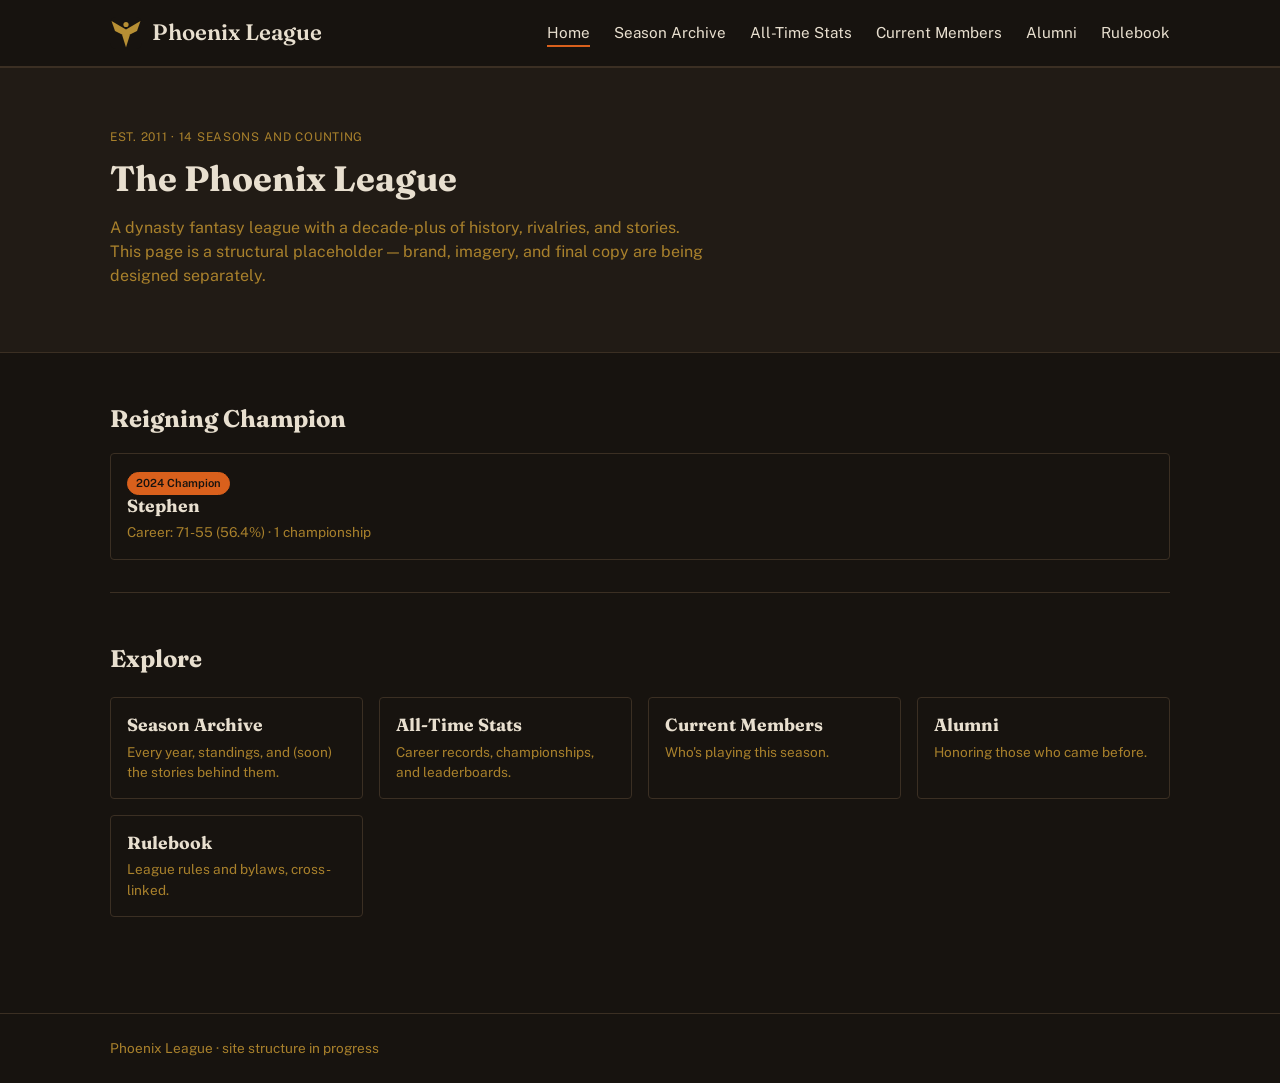
==== index.html @ 4bc22e16 "Initial site skeleton with brand" ====
<!DOCTYPE html>
<html lang="en">
<head>
<meta charset="UTF-8">
<title>Phoenix League</title>
<link rel="icon" href="assets/favicon.ico">
<link rel="icon" type="image/svg+xml" href="assets/phoenix-league-logo-favicon.svg">
<link rel="apple-touch-icon" href="assets/icon-192.png">
<link rel="manifest" href="manifest.json">
<link rel="stylesheet" href="css/style.css">
</head>
<body data-page="home">
<div data-include="partials/nav.html"></div>

<section class="hero">
  <div class="wrap">
    <p class="eyebrow">Est. 2011 &middot; 14 seasons and counting</p>
    <h1>The Phoenix League</h1>
    <p>A dynasty fantasy league with a decade-plus of history, rivalries, and
       stories. This page is a structural placeholder &mdash; brand, imagery,
       and final copy are being designed separately.</p>
  </div>
</section>

<main class="wrap">
  <section id="latest-champion">
    <h2>Reigning Champion</h2>
    <div id="champion-card"></div>
  </section>

  <section id="quick-links">
    <h2>Explore</h2>
    <div class="grid">
      <div class="card"><h3><a href="seasons.html">Season Archive</a></h3><p class="meta">Every year, standings, and (soon) the stories behind them.</p></div>
      <div class="card"><h3><a href="stats.html">All-Time Stats</a></h3><p class="meta">Career records, championships, and leaderboards.</p></div>
      <div class="card"><h3><a href="roster.html">Current Members</a></h3><p class="meta">Who's playing this season.</p></div>
      <div class="card"><h3><a href="alumni.html">Alumni</a></h3><p class="meta">Honoring those who came before.</p></div>
      <div class="card"><h3><a href="rulebook.html">Rulebook</a></h3><p class="meta">League rules and bylaws, cross-linked.</p></div>
    </div>
  </section>
</main>

<footer class="site-footer"><div class="wrap">Phoenix League &middot; site structure in progress</div></footer>

<script src="js/include.js"></script>
<script src="js/data.js"></script>
<script>
(async function () {
  const seasons = await loadSeasons();
  const latest = seasons.filter(s => s.champion).sort((a,b) => b.year - a.year)[0];
  const managers = await loadManagers();
  const el = document.getElementById('champion-card');
  if (!latest) { el.innerHTML = '<p class="empty-state">No season data yet.</p>'; return; }
  const m = managers.find(m => m.slug === latest.champion);
  el.innerHTML = `<div class="card">
    <span class="badge champion">${latest.year} Champion</span>
    <h3>${m ? m.display_name : latest.champion}</h3>
    <p class="meta">Career: ${m.career.wins}-${m.career.losses} (${pct(m.career.win_pct)}) &middot; ${m.career.championships} championship${m.career.championships === 1 ? '' : 's'}</p>
  </div>`;
})();
</script>
</body>
</html>
---- css/style.css ----
/* =========================================================
   PHOENIX LEAGUE — placeholder stylesheet
   No brand decisions made yet. Every color/font below is a
   neutral placeholder. When brand is finalized, only this
   block of variables should need to change.
   ========================================================= */
@import url('https://fonts.googleapis.com/css2?family=Fraunces:opsz,wght@9..144,400;9..144,600&family=Public+Sans:wght@400;500;700&display=swap');

:root {
  --brand-primary: #7A2A2E;
  --brand-secondary: #A9812C;
  --brand-accent: #D9601C;
  --brand-bg: #17130F;
  --brand-bg-alt: #211B15;
  --brand-text: #E8DFCF;
  --brand-border: #3B2F23;

  --font-display: 'Fraunces', serif;
  --font-body: 'Public Sans', sans-serif;

  /* Seal-mark-only exceptions -- NOT for general UI use, only for
     reproducing/extending the seal mark itself (assets/phoenix-league-logo-full.svg). */
  --brand-primary-gradient-start: #8A3236;
  --brand-primary-gradient-end: #661F23;
  --brand-seal-gold: #D8B25A;
  --brand-seal-gold-small: #B78F34;
  --brand-seal-subtext: #CBB98F;

  --radius: 4px;
  --max-width: 1100px;
}

* { box-sizing: border-box; }

body {
  margin: 0;
  background: var(--brand-bg);
  color: var(--brand-text);
  font-family: var(--font-body);
  line-height: 1.5;
}

h1, h2, h3 { font-family: var(--font-display); line-height: 1.2; }

.wrap {
  max-width: var(--max-width);
  margin: 0 auto;
  padding: 0 20px;
}

/* --- Nav --- */
header.site-header {
  border-bottom: 2px solid var(--brand-border);
  background: var(--brand-bg);
}
.site-header .wrap {
  display: flex;
  align-items: center;
  justify-content: space-between;
  padding-top: 16px;
  padding-bottom: 16px;
}
.site-header .brand {
  font-family: var(--font-display);
  font-size: 1.4rem;
  font-weight: 600;
  color: var(--brand-text);
  text-decoration: none;
  display: flex;
  align-items: center;
  gap: 10px;
}
.site-header .brand img { height: 32px; width: 32px; }
.site-header nav ul {
  list-style: none;
  display: flex;
  gap: 24px;
  margin: 0;
  padding: 0;
}
.site-header nav a {
  color: var(--brand-text);
  text-decoration: none;
  font-size: 0.95rem;
  border-bottom: 2px solid transparent;
  padding-bottom: 4px;
}
.site-header nav a:hover,
.site-header nav a[aria-current="page"] {
  border-bottom-color: var(--brand-accent);
}

/* --- Hero (placeholder) --- */
.hero {
  padding: 48px 0;
  background: var(--brand-bg-alt);
  border-bottom: 1px solid var(--brand-border);
}
.hero h1 { font-size: 2.2rem; margin: 0 0 8px; }
.hero p { max-width: 600px; color: var(--brand-secondary); }

/* --- Cards / grids --- */
.grid {
  display: grid;
  grid-template-columns: repeat(auto-fill, minmax(220px, 1fr));
  gap: 16px;
  margin: 24px 0;
}
.card {
  border: 1px solid var(--brand-border);
  border-radius: var(--radius);
  padding: 16px;
  background: var(--brand-bg);
}
.card h3 { margin: 0 0 6px; font-size: 1.1rem; }
.card h3 a { color: var(--brand-text); text-decoration: none; }
.card h3 a:hover { color: var(--brand-accent); text-decoration: underline; }
.card .meta { color: var(--brand-secondary); font-size: 0.85rem; margin: 0; }
.card .stat-line { font-size: 0.85rem; margin: 4px 0 0; }

.badge {
  display: inline-block;
  font-size: 0.7rem;
  padding: 2px 8px;
  border-radius: 999px;
  background: var(--brand-bg-alt);
  color: var(--brand-secondary);
  border: 1px solid var(--brand-border);
  margin-right: 4px;
}
.badge.champion { background: var(--brand-accent); color: var(--brand-bg); border-color: var(--brand-accent); font-weight: 600; }

/* --- Tables --- */
table { width: 100%; border-collapse: collapse; margin: 16px 0; }
th, td { text-align: left; padding: 8px 10px; border-bottom: 1px solid var(--brand-border); font-size: 0.9rem; }
th { color: var(--brand-secondary); font-weight: 600; border-bottom: 2px solid var(--brand-border); }
tr:hover td { background: var(--brand-bg-alt); }

/* --- Section headers --- */
main section { padding: 32px 0; }
main section + section { border-top: 1px solid var(--brand-border); }
.eyebrow {
  text-transform: uppercase;
  letter-spacing: 0.06em;
  font-size: 0.75rem;
  color: var(--brand-secondary);
}

/* --- Rulebook --- */
.rulebook-layout { display: grid; grid-template-columns: 240px 1fr; gap: 32px; }
.rulebook-toc { position: sticky; top: 20px; align-self: start; font-size: 0.9rem; }
.rulebook-toc ul { list-style: none; padding: 0; margin: 0; }
.rulebook-toc li { margin-bottom: 6px; }
.rulebook-toc a { color: var(--brand-text); text-decoration: none; }
.rulebook-toc a:hover { color: var(--brand-accent); }
.rule-section h3 { border-bottom: 1px solid var(--brand-border); padding-bottom: 6px; }
.todo-flag {
  background: var(--brand-bg-alt);
  border: 1px dashed var(--brand-secondary);
  padding: 8px 12px;
  border-radius: var(--radius);
  font-size: 0.85rem;
  margin: 12px 0;
  color: var(--brand-text);
}

/* --- Empty state --- */
.empty-state {
  border: 1px dashed var(--brand-border);
  border-radius: var(--radius);
  padding: 20px;
  text-align: center;
  color: var(--brand-secondary);
}

footer.site-footer {
  border-top: 1px solid var(--brand-border);
  margin-top: 40px;
  padding: 24px 0;
  color: var(--brand-secondary);
  font-size: 0.85rem;
}

@media (max-width: 720px) {
  .rulebook-layout { grid-template-columns: 1fr; }
  .site-header .wrap { flex-direction: column; align-items: flex-start; gap: 10px; }
}
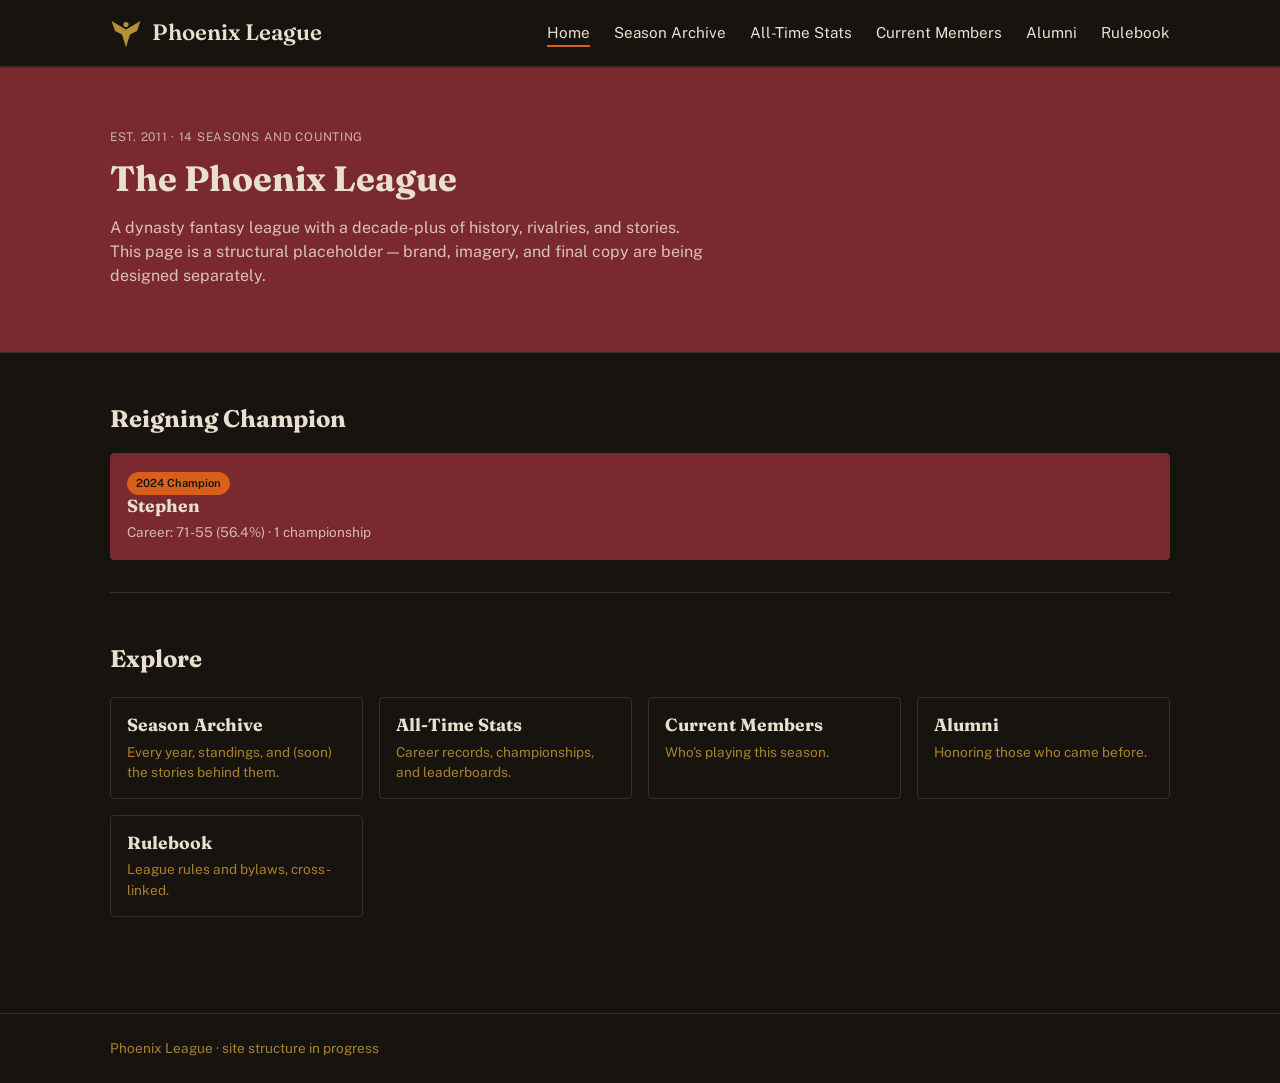
==== commit c08cf3d8: "Fix accent colors in hero and champion card" ====
--- a/index.html
+++ b/index.html
@@ -52,7 +52,7 @@
   const el = document.getElementById('champion-card');
   if (!latest) { el.innerHTML = '<p class="empty-state">No season data yet.</p>'; return; }
   const m = managers.find(m => m.slug === latest.champion);
-  el.innerHTML = `<div class="card">
+  el.innerHTML = `<div class="card champion-highlight">
     <span class="badge champion">${latest.year} Champion</span>
     <h3>${m ? m.display_name : latest.champion}</h3>
     <p class="meta">Career: ${m.career.wins}-${m.career.losses} (${pct(m.career.win_pct)}) &middot; ${m.career.championships} championship${m.career.championships === 1 ? '' : 's'}</p>
--- a/css/style.css
+++ b/css/style.css
@@ -1,9 +1,3 @@
-/* =========================================================
-   PHOENIX LEAGUE — placeholder stylesheet
-   No brand decisions made yet. Every color/font below is a
-   neutral placeholder. When brand is finalized, only this
-   block of variables should need to change.
-   ========================================================= */
 @import url('https://fonts.googleapis.com/css2?family=Fraunces:opsz,wght@9..144,400;9..144,600&family=Public+Sans:wght@400;500;700&display=swap');
 
 :root {
@@ -90,14 +84,16 @@
   border-bottom-color: var(--brand-accent);
 }
 
-/* --- Hero (placeholder) --- */
+/* --- Hero --- */
 .hero {
   padding: 48px 0;
-  background: var(--brand-bg-alt);
+  background: var(--brand-primary);
   border-bottom: 1px solid var(--brand-border);
+  color: var(--brand-text);
 }
-.hero h1 { font-size: 2.2rem; margin: 0 0 8px; }
-.hero p { max-width: 600px; color: var(--brand-secondary); }
+.hero h1 { font-size: 2.2rem; margin: 0 0 8px; color: var(--brand-text); }
+.hero p { max-width: 600px; color: var(--brand-text); opacity: 0.85; }
+.hero .eyebrow { color: var(--brand-text); opacity: 0.75; }
 
 /* --- Cards / grids --- */
 .grid {
@@ -117,6 +113,13 @@
 .card h3 a:hover { color: var(--brand-accent); text-decoration: underline; }
 .card .meta { color: var(--brand-secondary); font-size: 0.85rem; margin: 0; }
 .card .stat-line { font-size: 0.85rem; margin: 4px 0 0; }
+
+.card.champion-highlight {
+  background: var(--brand-primary);
+  border-color: var(--brand-primary);
+  color: var(--brand-text);
+}
+.card.champion-highlight .meta { color: var(--brand-text); opacity: 0.8; }
 
 .badge {
   display: inline-block;
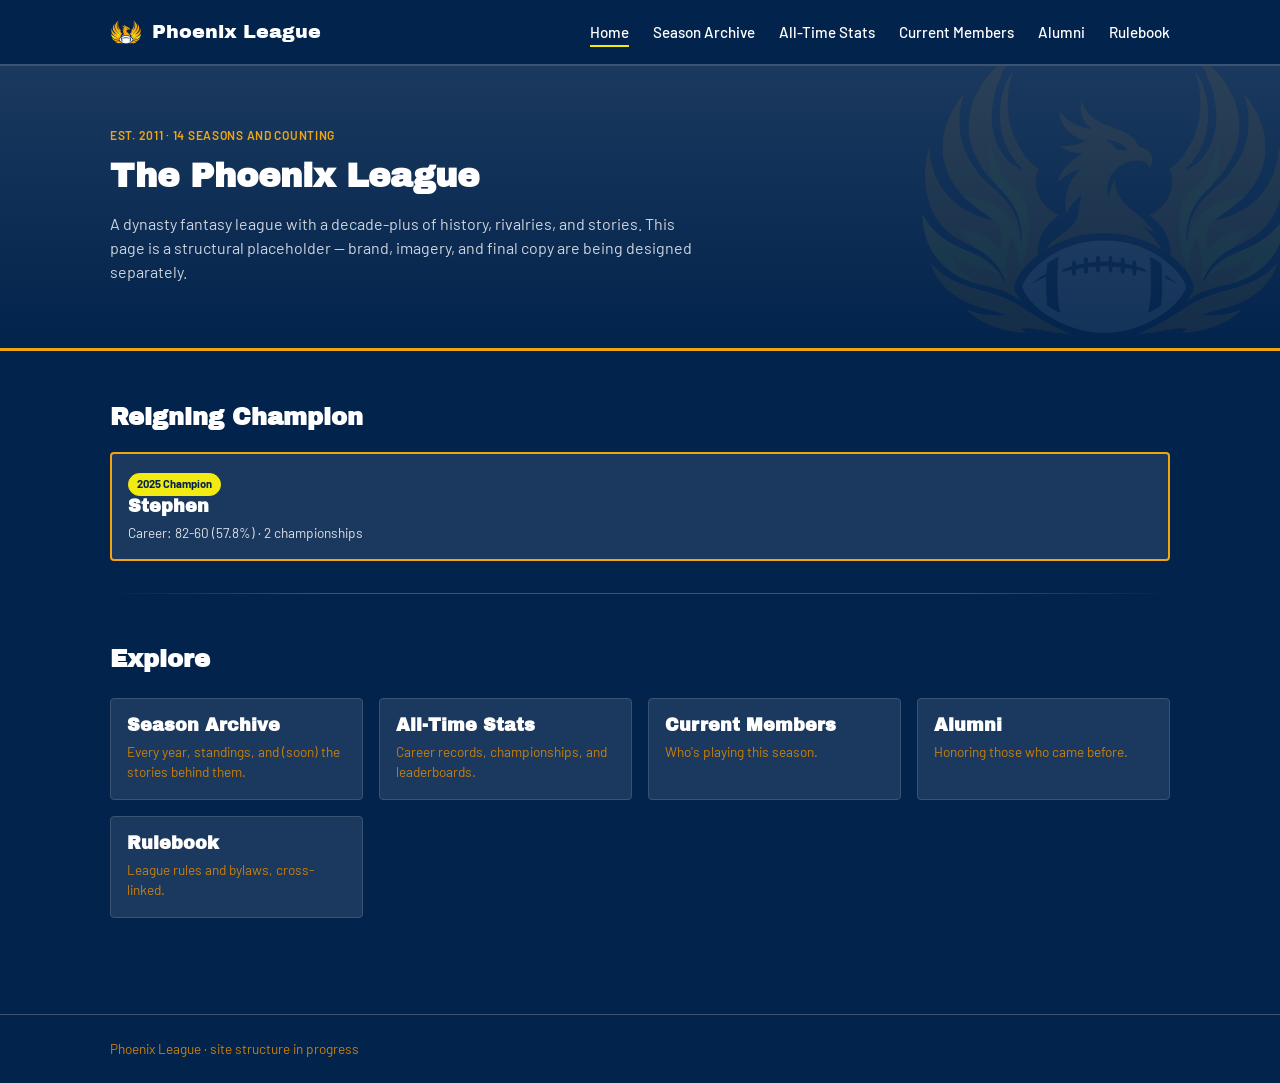
==== commit c74d1a9a: "describe what changed here" ====
--- a/index.html
+++ b/index.html
@@ -4,7 +4,6 @@
 <meta charset="UTF-8">
 <title>Phoenix League</title>
 <link rel="icon" href="assets/favicon.ico">
-<link rel="icon" type="image/svg+xml" href="assets/phoenix-league-logo-favicon.svg">
 <link rel="apple-touch-icon" href="assets/icon-192.png">
 <link rel="manifest" href="manifest.json">
 <link rel="stylesheet" href="css/style.css">
--- a/css/style.css
+++ b/css/style.css
@@ -1,24 +1,16 @@
-@import url('https://fonts.googleapis.com/css2?family=Fraunces:opsz,wght@9..144,400;9..144,600&family=Public+Sans:wght@400;500;700&display=swap');
+@import url('https://fonts.googleapis.com/css2?family=Archivo+Black&family=Barlow:wght@400;500;600;700&display=swap');
 
 :root {
-  --brand-primary: #7A2A2E;
-  --brand-secondary: #A9812C;
-  --brand-accent: #D9601C;
-  --brand-bg: #17130F;
-  --brand-bg-alt: #211B15;
-  --brand-text: #E8DFCF;
-  --brand-border: #3B2F23;
-
-  --font-display: 'Fraunces', serif;
-  --font-body: 'Public Sans', sans-serif;
-
-  /* Seal-mark-only exceptions -- NOT for general UI use, only for
-     reproducing/extending the seal mark itself (assets/phoenix-league-logo-full.svg). */
-  --brand-primary-gradient-start: #8A3236;
-  --brand-primary-gradient-end: #661F23;
-  --brand-seal-gold: #D8B25A;
-  --brand-seal-gold-small: #B78F34;
-  --brand-seal-subtext: #CBB98F;
+  --brand-primary: #F3A50F;    /* gold/orange, sampled from logo */
+  --brand-secondary: #C97F0A;  /* burnt-orange, darker sibling of primary */
+  --brand-accent: #F1EB11;     /* inner-flame yellow, sampled from logo */
+  --brand-bg: #02234C;         /* navy, sampled from logo */
+  --brand-bg-alt: #1B395E;     /* navy blended 10% toward white, card surfaces */
+  --brand-text: #FFFFFF;       /* white, sampled from logo */
+  --brand-border: #3A5373;     /* navy blended 22% toward white, hairlines */
+
+  --font-display: 'Archivo Black', sans-serif;
+  --font-body: 'Barlow', sans-serif;
 
   --radius: 4px;
   --max-width: 1100px;
@@ -35,6 +27,15 @@
 }
 
 h1, h2, h3 { font-family: var(--font-display); line-height: 1.2; }
+h4 {
+  font-family: var(--font-body);
+  font-weight: 700;
+  font-size: 0.95rem;
+  text-transform: uppercase;
+  letter-spacing: 0.04em;
+  color: var(--brand-primary);
+  margin: 24px 0 8px;
+}
 
 .wrap {
   max-width: var(--max-width);
@@ -56,8 +57,7 @@
 }
 .site-header .brand {
   font-family: var(--font-display);
-  font-size: 1.4rem;
-  font-weight: 600;
+  font-size: 1.2rem;
   color: var(--brand-text);
   text-decoration: none;
   display: flex;
@@ -76,6 +76,7 @@
   color: var(--brand-text);
   text-decoration: none;
   font-size: 0.95rem;
+  font-weight: 500;
   border-bottom: 2px solid transparent;
   padding-bottom: 4px;
 }
@@ -85,15 +86,34 @@
 }
 
 /* --- Hero --- */
+/* Navy-dominant, gold as accent only - matches the logo's own color
+   proportions (mostly navy, gold/yellow used sparingly for the mark). */
 .hero {
+  position: relative;
+  overflow: hidden;
   padding: 48px 0;
-  background: var(--brand-primary);
-  border-bottom: 1px solid var(--brand-border);
-  color: var(--brand-text);
-}
-.hero h1 { font-size: 2.2rem; margin: 0 0 8px; color: var(--brand-text); }
-.hero p { max-width: 600px; color: var(--brand-text); opacity: 0.85; }
-.hero .eyebrow { color: var(--brand-text); opacity: 0.75; }
+  background: linear-gradient(180deg, var(--brand-bg-alt), var(--brand-bg));
+  border-bottom: 3px solid var(--brand-primary);
+  color: var(--brand-text);
+}
+.hero::before {
+  content: '';
+  position: absolute;
+  top: -15%;
+  right: -5%;
+  width: 480px;
+  height: 480px;
+  background-image: url('../assets/phoenix-league-logo-full.png');
+  background-size: contain;
+  background-repeat: no-repeat;
+  background-position: center;
+  opacity: 0.07;
+  pointer-events: none;
+}
+.hero .wrap { position: relative; z-index: 1; }
+.hero h1 { font-size: 2.1rem; margin: 0 0 8px; color: var(--brand-text); }
+.hero p { max-width: 600px; color: var(--brand-text); opacity: 0.8; }
+.hero .eyebrow { color: var(--brand-primary); opacity: 1; }
 
 /* --- Cards / grids --- */
 .grid {
@@ -106,7 +126,13 @@
   border: 1px solid var(--brand-border);
   border-radius: var(--radius);
   padding: 16px;
-  background: var(--brand-bg);
+  background: var(--brand-bg-alt);
+  transition: transform 0.15s ease, box-shadow 0.15s ease, border-color 0.15s ease;
+}
+.card:has(a):hover {
+  transform: translateY(-3px);
+  border-color: var(--brand-primary);
+  box-shadow: 0 8px 20px rgba(0, 0, 0, 0.35);
 }
 .card h3 { margin: 0 0 6px; font-size: 1.1rem; }
 .card h3 a { color: var(--brand-text); text-decoration: none; }
@@ -114,12 +140,42 @@
 .card .meta { color: var(--brand-secondary); font-size: 0.85rem; margin: 0; }
 .card .stat-line { font-size: 0.85rem; margin: 4px 0 0; }
 
+.avatar {
+  width: 64px; height: 64px; border-radius: 50%;
+  object-fit: cover; margin-bottom: 10px;
+  border: 2px solid var(--brand-border);
+}
+.avatar-placeholder {
+  width: 64px; height: 64px; border-radius: 50%;
+  margin-bottom: 10px;
+  background: var(--brand-bg);
+  border: 2px solid var(--brand-border);
+  display: flex; align-items: center; justify-content: center;
+  font-family: var(--font-display);
+  font-size: 1.4rem;
+  color: var(--brand-secondary);
+}
+.group-photo {
+  width: 100%; max-height: 420px; object-fit: cover;
+  border-radius: var(--radius); margin: 16px 0;
+  border: 1px solid var(--brand-border);
+}
+.group-photo-placeholder {
+  border: 1px dashed var(--brand-border);
+  border-radius: var(--radius);
+  padding: 40px 20px;
+  text-align: center;
+  color: var(--brand-secondary);
+  margin: 16px 0;
+}
+
 .card.champion-highlight {
-  background: var(--brand-primary);
-  border-color: var(--brand-primary);
-  color: var(--brand-text);
-}
-.card.champion-highlight .meta { color: var(--brand-text); opacity: 0.8; }
+  background: var(--brand-bg-alt);
+  border: 2px solid var(--brand-primary);
+  color: var(--brand-text);
+}
+.card.champion-highlight h3 { color: var(--brand-text); }
+.card.champion-highlight .meta { color: var(--brand-text); opacity: 0.85; }
 
 .badge {
   display: inline-block;
@@ -127,11 +183,11 @@
   padding: 2px 8px;
   border-radius: 999px;
   background: var(--brand-bg-alt);
-  color: var(--brand-secondary);
+  color: var(--brand-text);
   border: 1px solid var(--brand-border);
   margin-right: 4px;
 }
-.badge.champion { background: var(--brand-accent); color: var(--brand-bg); border-color: var(--brand-accent); font-weight: 600; }
+.badge.champion { background: var(--brand-accent); color: var(--brand-bg); border-color: var(--brand-accent); font-weight: 700; }
 
 /* --- Tables --- */
 table { width: 100%; border-collapse: collapse; margin: 16px 0; }
@@ -139,13 +195,59 @@
 th { color: var(--brand-secondary); font-weight: 600; border-bottom: 2px solid var(--brand-border); }
 tr:hover td { background: var(--brand-bg-alt); }
 
+th.sortable { cursor: pointer; user-select: none; position: relative; padding-right: 20px; }
+th.sortable:hover { color: var(--brand-primary); }
+th.sortable::after { content: '\2195'; opacity: 0.35; position: absolute; right: 6px; }
+th.sortable.sort-asc::after { content: '\2191'; opacity: 1; color: var(--brand-primary); }
+th.sortable.sort-desc::after { content: '\2193'; opacity: 1; color: var(--brand-primary); }
+
+.filter-input {
+  width: 100%;
+  max-width: 320px;
+  padding: 8px 12px;
+  margin: 12px 0;
+  background: var(--brand-bg-alt);
+  border: 1px solid var(--brand-border);
+  border-radius: var(--radius);
+  color: var(--brand-text);
+  font-family: var(--font-body);
+  font-size: 0.9rem;
+}
+.filter-input::placeholder { color: var(--brand-secondary); }
+.filter-input:focus { outline: none; border-color: var(--brand-primary); }
+
+.sort-select {
+  padding: 8px 12px;
+  margin: 12px 0;
+  background: var(--brand-bg-alt);
+  border: 1px solid var(--brand-border);
+  border-radius: var(--radius);
+  color: var(--brand-text);
+  font-family: var(--font-body);
+  font-size: 0.9rem;
+}
+
 /* --- Section headers --- */
 main section { padding: 32px 0; }
-main section + section { border-top: 1px solid var(--brand-border); }
+main section + section {
+  border-top: none;
+  position: relative;
+}
+main section + section::before {
+  content: '';
+  display: block;
+  position: absolute;
+  top: 0;
+  left: 0;
+  right: 0;
+  height: 1px;
+  background: linear-gradient(90deg, transparent, var(--brand-border) 20%, var(--brand-border) 80%, transparent);
+}
 .eyebrow {
   text-transform: uppercase;
   letter-spacing: 0.06em;
   font-size: 0.75rem;
+  font-weight: 600;
   color: var(--brand-secondary);
 }
 
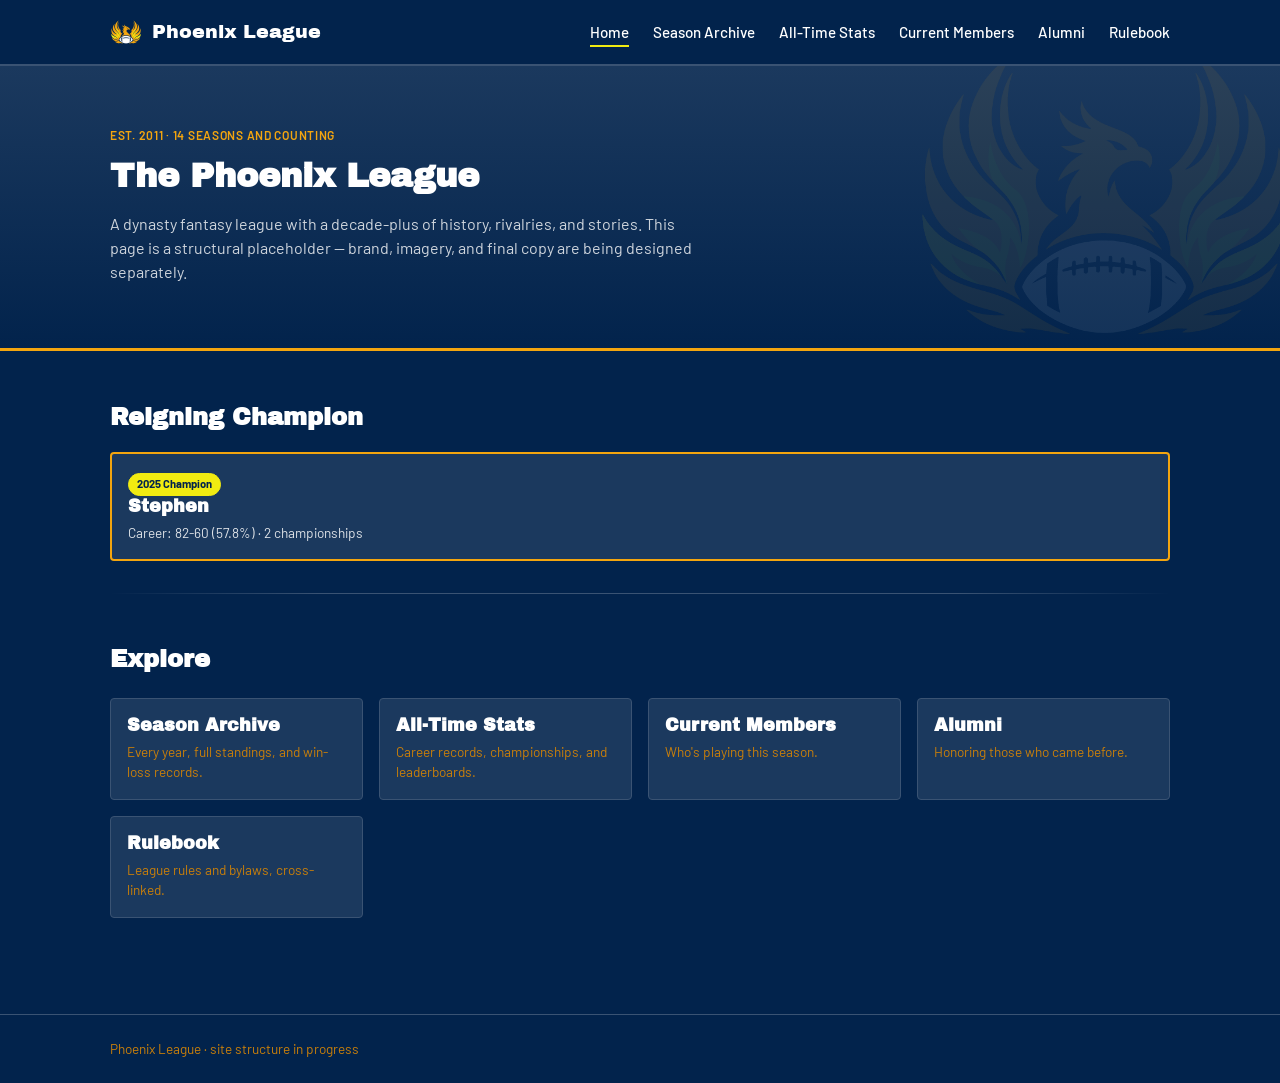
==== commit 8a25e14d: "Fixed season story references" ====
--- a/index.html
+++ b/index.html
@@ -30,7 +30,7 @@
   <section id="quick-links">
     <h2>Explore</h2>
     <div class="grid">
-      <div class="card"><h3><a href="seasons.html">Season Archive</a></h3><p class="meta">Every year, standings, and (soon) the stories behind them.</p></div>
+      <div class="card"><h3><a href="seasons.html">Season Archive</a></h3><p class="meta">Every year, full standings, and win-loss records.</p></div>
       <div class="card"><h3><a href="stats.html">All-Time Stats</a></h3><p class="meta">Career records, championships, and leaderboards.</p></div>
       <div class="card"><h3><a href="roster.html">Current Members</a></h3><p class="meta">Who's playing this season.</p></div>
       <div class="card"><h3><a href="alumni.html">Alumni</a></h3><p class="meta">Honoring those who came before.</p></div>
--- a/css/style.css
+++ b/css/style.css
@@ -1,13 +1,13 @@
 @import url('https://fonts.googleapis.com/css2?family=Archivo+Black&family=Barlow:wght@400;500;600;700&display=swap');
 
 :root {
-  --brand-primary: #F3A50F;    /* gold/orange, sampled from logo */
-  --brand-secondary: #C97F0A;  /* burnt-orange, darker sibling of primary */
-  --brand-accent: #F1EB11;     /* inner-flame yellow, sampled from logo */
-  --brand-bg: #02234C;         /* navy, sampled from logo */
-  --brand-bg-alt: #1B395E;     /* navy blended 10% toward white, card surfaces */
-  --brand-text: #FFFFFF;       /* white, sampled from logo */
-  --brand-border: #3A5373;     /* navy blended 22% toward white, hairlines */
+  --brand-primary: #F3A50F;
+  --brand-secondary: #C97F0A;
+  --brand-accent: #F1EB11;
+  --brand-bg: #02234C;
+  --brand-bg-alt: #1B395E;
+  --brand-text: #FFFFFF;
+  --brand-border: #3A5373;
 
   --font-display: 'Archivo Black', sans-serif;
   --font-body: 'Barlow', sans-serif;
@@ -86,8 +86,6 @@
 }
 
 /* --- Hero --- */
-/* Navy-dominant, gold as accent only - matches the logo's own color
-   proportions (mostly navy, gold/yellow used sparingly for the mark). */
 .hero {
   position: relative;
   overflow: hidden;
@@ -140,6 +138,14 @@
 .card .meta { color: var(--brand-secondary); font-size: 0.85rem; margin: 0; }
 .card .stat-line { font-size: 0.85rem; margin: 4px 0 0; }
 
+.card.champion-highlight {
+  background: var(--brand-bg-alt);
+  border: 2px solid var(--brand-primary);
+  color: var(--brand-text);
+}
+.card.champion-highlight h3 { color: var(--brand-text); }
+.card.champion-highlight .meta { color: var(--brand-text); opacity: 0.85; }
+
 .avatar {
   width: 64px; height: 64px; border-radius: 50%;
   object-fit: cover; margin-bottom: 10px;
@@ -168,14 +174,6 @@
   color: var(--brand-secondary);
   margin: 16px 0;
 }
-
-.card.champion-highlight {
-  background: var(--brand-bg-alt);
-  border: 2px solid var(--brand-primary);
-  color: var(--brand-text);
-}
-.card.champion-highlight h3 { color: var(--brand-text); }
-.card.champion-highlight .meta { color: var(--brand-text); opacity: 0.85; }
 
 .badge {
   display: inline-block;
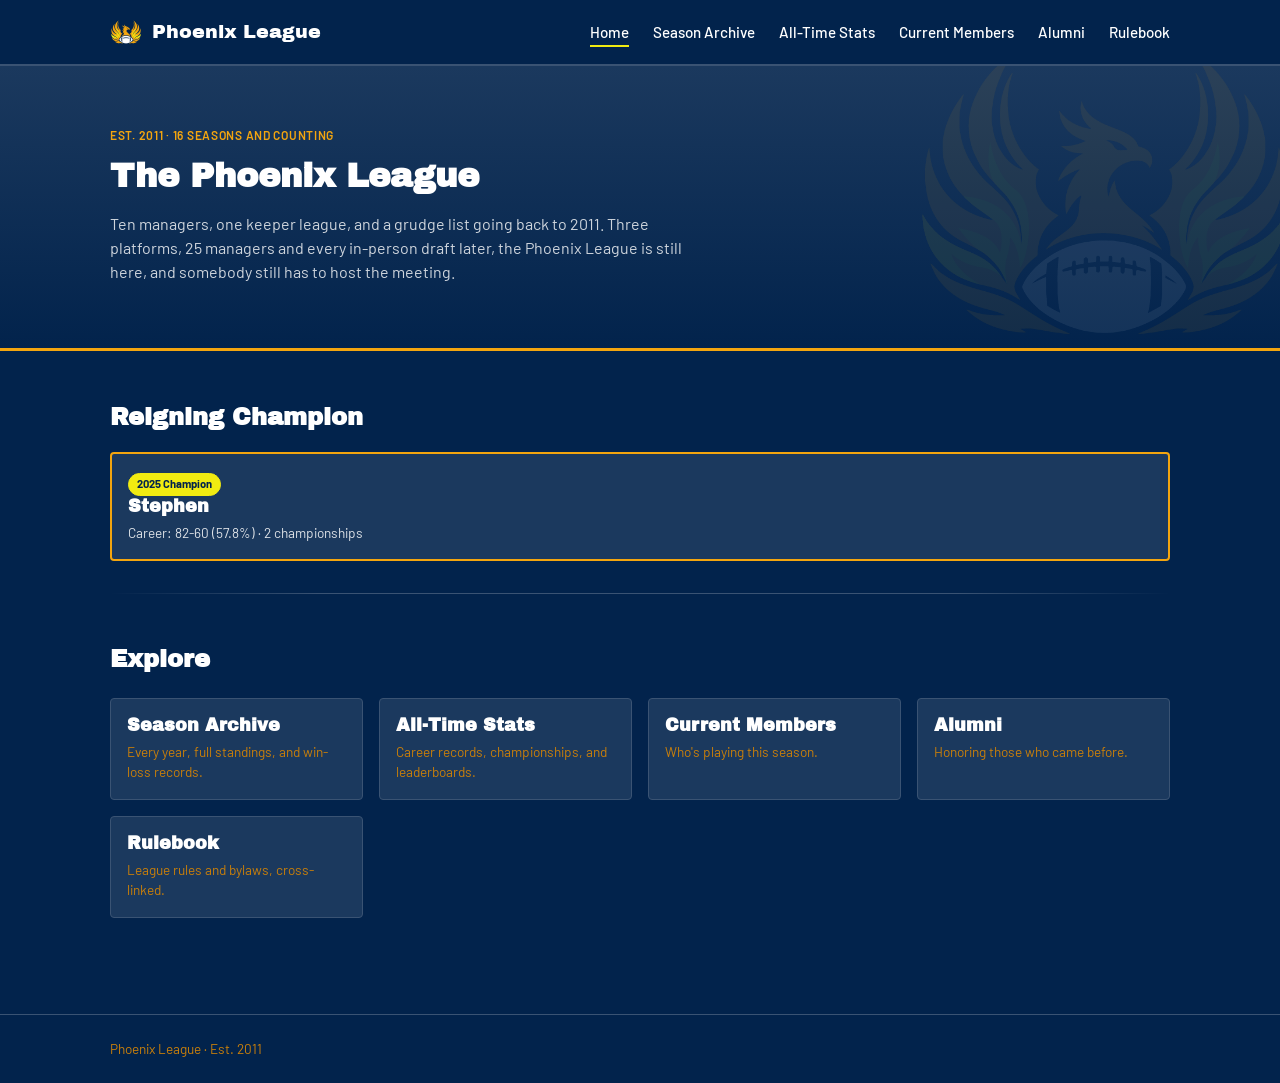
==== commit 49d69390: "Homepage copy refresh, footer cleanup, remove stray df file - Hero: new keeper-league paragraph (dro" ====
--- a/index.html
+++ b/index.html
@@ -13,11 +13,11 @@
 
 <section class="hero">
   <div class="wrap">
-    <p class="eyebrow">Est. 2011 &middot; 14 seasons and counting</p>
+    <p class="eyebrow" id="season-count">Est. 2011 &middot; 16 seasons and counting</p>
     <h1>The Phoenix League</h1>
-    <p>A dynasty fantasy league with a decade-plus of history, rivalries, and
-       stories. This page is a structural placeholder &mdash; brand, imagery,
-       and final copy are being designed separately.</p>
+    <p>Ten managers, one keeper league, and a grudge list going back to 2011.
+       Three platforms, 25 managers and every in-person draft later, the
+       Phoenix League is still here, and somebody still has to host the meeting.</p>
   </div>
 </section>
 
@@ -39,10 +39,21 @@
   </section>
 </main>
 
-<footer class="site-footer"><div class="wrap">Phoenix League &middot; site structure in progress</div></footer>
+<footer class="site-footer"><div class="wrap">Phoenix League &middot; Est. 2011</div></footer>
 
 <script src="js/include.js"></script>
 <script src="js/data.js"></script>
+<script>
+  // Season count includes the season in progress (2016 counts: it was played,
+  // only its data was lost). A new season starts counting in September.
+  (function () {
+    const now = new Date();
+    const currentSeason = now.getMonth() >= 8 ? now.getFullYear() : now.getFullYear() - 1;
+    const count = currentSeason - 2011 + 1;
+    document.getElementById('season-count').innerHTML =
+      'Est. 2011 &middot; ' + count + ' seasons and counting';
+  })();
+</script>
 <script>
 (async function () {
   const seasons = await loadSeasons();
